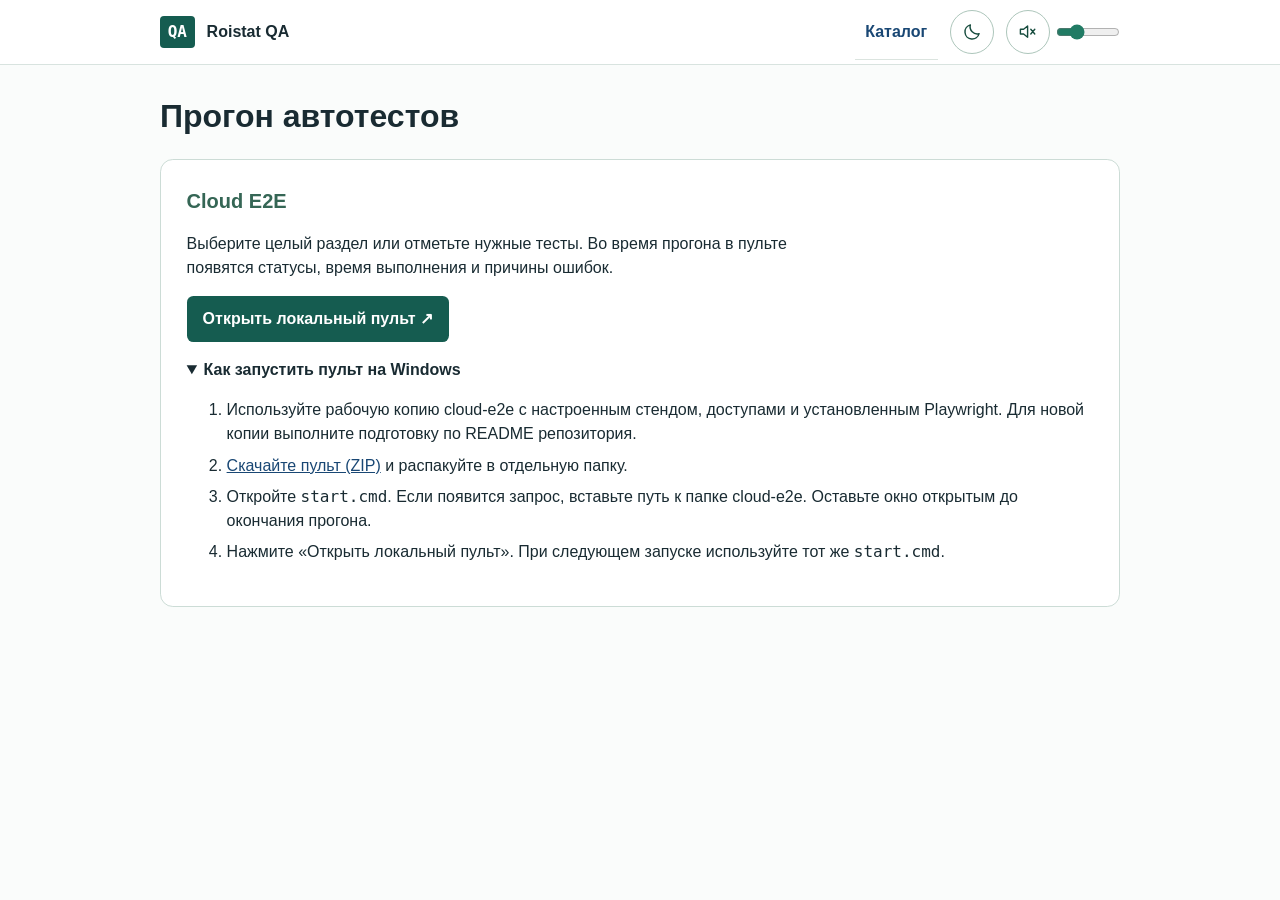
==== autotests.html @ 1bfd77ab "Add local Cloud E2E run selection and live results to QA catalog" ====
<!doctype html>
<html lang="ru">
<meta charset="utf-8">
<meta name="viewport" content="width=device-width,initial-scale=1">
<title>Прогон автотестов · Roistat QA</title>
<link rel="stylesheet" href="style.css?v=shortcuts1">
<link rel="stylesheet" href="autotests.css">
<link rel="stylesheet" href="theme.css">
<script src="theme.js?v=system1"></script>
<link rel="stylesheet" href="music.css?v=resume1">
<script src="music.js?v=resume1" defer></script>
<header><div class="wrap brand"><span class="logo">QA</span> Roistat QA <a href="./">Каталог</a></div></header>
<main class="wrap run-page">
  <h1>Прогон автотестов</h1>
  <article class="card">
    <h2>Cloud E2E</h2>
    <p>Выберите целый раздел или отметьте нужные тесты. Во время прогона в пульте появятся статусы, время выполнения и причины ошибок.</p>
    <a class="primary" href="http://127.0.0.1:41731/" target="_blank" rel="noopener noreferrer">Открыть локальный пульт ↗</a>
    <details open><summary>Как запустить пульт на Windows</summary>
      <ol>
        <li>Используйте рабочую копию cloud-e2e с настроенным стендом, доступами и установленным Playwright. Для новой копии выполните подготовку по README репозитория.</li>
        <li><a href="downloads/qa-test-runner.zip" download>Скачайте пульт (ZIP)</a> и распакуйте в отдельную папку.</li>
        <li>Откройте <code>start.cmd</code>. Если появится запрос, вставьте путь к папке cloud-e2e. Оставьте окно открытым до окончания прогона.</li>
        <li>Нажмите «Открыть локальный пульт». При следующем запуске используйте тот же <code>start.cmd</code>.</li>
      </ol>
    </details>
  </article>
</main>
</html>
---- style.css ----
:root { color-scheme: light; font: 16px/1.5 Inter, "Segoe UI", sans-serif; color: #192b32; background: #fafcfb; }
* { box-sizing: border-box; }
body { margin: 0; }
.wrap { width: min(100% - 2.5rem, 60rem); margin-inline: auto; }
header { background: white; border-bottom: 1px solid #d8e3df; }
.brand { display: flex; align-items: center; gap: .75rem; min-height: 4rem; font-weight: 650; }
.logo { background: #155c50; color: white; padding: .28rem .48rem; border-radius: 4px; font-family: monospace; }
main { padding-block: 2rem 4rem; }
h1 { font-size: 2rem; line-height: 1.2; margin: 0 0 1.5rem; }
label { display: block; font-size: .875rem; font-weight: 600; margin-bottom: .35rem; }
.catalog-head { display: flex; align-items: center; justify-content: space-between; flex-wrap: wrap; gap: .75rem 1rem; margin-bottom: 1.25rem; }
.catalog-head h1 { margin: 0; }
.catalog-head input { width: min(100%, 16rem); }
#shortcuts:not([hidden]) { display: grid; grid-template-columns: repeat(4, minmax(0, 1fr)); gap: .5rem; margin-bottom: 1.5rem; }
#shortcuts a { --ink: #17664b; --tint: #e4f4ea; display: flex; grid-area: auto; flex-flow: row nowrap; align-items: center; justify-content: flex-start; gap: .65rem; padding: .7rem; background: white; color: #192b32; border: 1px solid #cedbd6; border-radius: .5rem; }
#shortcuts [data-icon="cases"] { --ink: #584398; --tint: #f0ebfb; }
#shortcuts [data-icon="pr"] { --ink: #245b88; --tint: #e6f1fa; }
#shortcuts [data-icon="deploy"] { --ink: #90501b; --tint: #fbefdf; }
#shortcuts a:hover, #shortcuts a:focus-visible { border-color: var(--ink); background: var(--tint); }
#shortcuts svg { flex: none; width: 2.4rem; height: 2.4rem; padding: .5rem; border-radius: .45rem; color: var(--ink); background: var(--tint); fill: none; stroke: currentColor; stroke-width: 1.75; stroke-linecap: round; stroke-linejoin: round; }
@media (max-width: 650px) {
  #shortcuts:not([hidden]) { grid-template-columns: repeat(2, minmax(0, 1fr)); }
  #shortcuts a { padding: .5rem; gap: .4rem; }
  #shortcuts svg { width: 1.9rem; height: 1.9rem; padding: .35rem; }
}
.quick-access { display: grid; grid-template-columns: minmax(0, 1fr) minmax(8rem, 20%); gap: 1.25rem; align-items: center; margin-bottom: 1.6rem; }
.quick-access aside { margin-bottom: 0; }
.sticker { display: block; width: 100%; max-height: 11rem; object-fit: contain; }
@media (max-width: 650px) {
  .quick-access { grid-template-columns: 1fr; }
  .sticker { width: 6rem; justify-self: end; }
}
input { width: min(100%, 30rem); padding: .65rem .8rem; font: inherit; border: 1px solid #9eaead; border-radius: 5px; background: white; }
section { display: grid; grid-template-columns: 12rem 1fr; margin-top: 1.75rem; border-top: 2px solid #c6d9d2; }
h2 { grid-column: 1; grid-row: 1; font-size: 1rem; margin: 1rem 0; color: #356655; }
a { grid-column: 2; display: flex; flex-wrap: wrap; align-items: baseline; justify-content: space-between; gap: .25rem 1rem; padding: .95rem .65rem; border-bottom: 1px solid #dbe4df; color: #194774; text-decoration: none; }
a:first-of-type { grid-row: 1; }
a:hover { background: #eaf3ef; }
a:hover strong { text-decoration: underline; }
#catalog section { --accent: #13604c; --tint: #e8f4ed; border-top: 2px solid var(--accent); }
#catalog [data-group="Тестирование"] { --accent: #255b93; --tint: #ebf3fc; }
#catalog [data-group="Автотесты"] { --accent: #8d395b; --tint: #fdeff4; }
#catalog [data-group="Релиз"] { --accent: #92501d; --tint: #fff2df; }
#catalog [data-group="Расширения"] { --accent: #674491; --tint: #f3edfb; }
#catalog [data-group="Фокус-группы"] { --accent: #166575; --tint: #e7f5f7; }
#catalog section h2 { color: var(--accent); background: var(--tint); border-left: 4px solid var(--accent); padding: .35rem .7rem; align-self: start; justify-self: start; }
#catalog section a:hover { background: var(--tint); }
.install-guide { grid-column: 2; padding: .8rem .65rem; }
.extension-row { grid-column: 2; display: flex; flex-wrap: wrap; align-items: center; justify-content: space-between; gap: .6rem; padding: .8rem .65rem; border-bottom: 1px solid #dbe4df; }
.extension-row:first-of-type { grid-row: 1; }
.extension-row small { display: block; color: #485c63; }
#catalog .download { display: inline-block; background: #674491; color: white; font-weight: 600; border: 0; border-radius: 4px; padding: .48rem .85rem; }
#catalog .download:hover { background: #513474; }
.install-guide summary { color: var(--accent); cursor: pointer; font-weight: 600; }
.install-guide li + li { margin-top: .4rem; }
a span { font-size: .9rem; color: #485c63; }
:focus-visible { outline: 3px solid #347ba9; outline-offset: 2px; }
aside { border-block: 1px solid #bcd6c8; background: #eef6f1; padding: 1rem; margin-bottom: 1.6rem; }
.fav-head, form, #favorites, #favorites li { display: flex; align-items: center; gap: .65rem; flex-wrap: wrap; }
.fav-head { justify-content: space-between; }
.fav-head h2 { margin: 0; font-size: 1.15rem; }
button { font: inherit; color: #174c3e; background: white; border: 1px solid #adc6bb; border-radius: 4px; padding: .4rem .7rem; cursor: pointer; }
button:hover { background: #e2eee7; }
form { margin-top: 1rem; align-items: end; }
form label { flex: 1 1 12rem; margin: 0; }
form input { display: block; width: 100%; }
form[hidden] { display: none; }
#favorites { list-style: none; padding: 0; margin-bottom: 0; }
#favorites li { background: white; border: 1px solid #bfd3c8; border-radius: 4px; max-width: 100%; flex-wrap: nowrap; }
#favorites a { display: block; padding: .4rem .6rem; border: 0; overflow-wrap: anywhere; }
#favorites button { border: 0; }
#message:empty, #favorites:empty { display: none; }
#message, #no-favorites { margin-bottom: 0; color: #405b51; }
@media (max-width: 650px) {
  section { display: block; }
  a { flex-direction: column; padding-inline: 0; }
  h1 { font-size: 1.65rem; }
}
---- autotests.css ----
.run-page { max-width: 68rem; }
.brand a { margin-left: auto; }
.run-page .card { padding: clamp(1rem, 3vw, 1.6rem); border: 1px solid var(--line,#ccdcd6); border-radius: .8rem; background: var(--surface,white); margin: 1rem 0; }
.run-page h2 { margin: 0 0 .65rem; font-size: 1.25rem; }
.run-page p { max-width: 75ch; }
.run-page a { display: inline; padding: 0; text-decoration: underline; border: none; }
.run-page .primary { display: inline-block; background: #155c50; color: white; border: 0; border-radius: .4rem; padding: .7rem 1rem; font: inherit; font-weight: 600; text-decoration: none; }
.run-page .primary:disabled { opacity: .55; cursor: default; }
.run-page summary { cursor: pointer; font-weight: 600; }
.run-page details { margin-top: 1rem; }
.run-page li { margin-bottom: .45rem; }
.run-page select { padding: .5rem; max-width: 100%; font: inherit; }
.run-page .checks { max-height: 22rem; overflow: auto; }
.run-page label.check { display: flex; align-items: baseline; gap: .55rem; padding: .5rem; margin: 0; border-bottom: 1px solid var(--line,#dbe4df); font-weight: 400; }
.check input { width: 1rem; flex: none; }
.run-page .controls { display: flex; align-items: center; flex-wrap: wrap; gap: .7rem; margin-top: 1rem; }
.run-page progress { width: 100%; accent-color: #17664b; }
.result-row { display: flex; flex-wrap: wrap; align-items: baseline; gap: .5rem; padding: .65rem 0; border-bottom: 1px solid var(--line,#dbe4df); overflow-wrap: anywhere; }
.result-row time { margin-left: auto; }
.result-row details { flex-basis: 100%; margin: 0; }
.result-row pre, .run-error { white-space: pre-wrap; overflow-wrap: anywhere; }
.badge { border-radius: .25rem; padding: .15rem .45rem; font-size: .85rem; font-weight: 650; color: #304751; background: #e9eff2; }
.badge[data-status="passed"] { background: #d9f1df; color: #16592f; }
.badge[data-status="failed"] { background: #fde2df; color: #822e25; }
.badge[data-status="running"] { background: #dbeefd; color: #124c79; }
.badge[data-status="flaky"] { background: #fdf0d6; color: #71470f; }
---- theme.css ----
.theme-toggle { width: 2.75rem; height: 2.75rem; display: grid; place-items: center; padding: 0; border-radius: 50%; }
.brand .logo ~ .theme-toggle { margin-left: auto; }
.brand .logo ~ a + .theme-toggle { margin-left: 0; }
.theme-toggle svg { width: 1.25rem; height: 1.25rem; fill: none; stroke: currentColor; stroke-width: 1.75; stroke-linecap: round; stroke-linejoin: round; }
.theme-toggle .sun, [data-theme="dark"] .theme-toggle .moon { display: none; }
[data-theme="dark"] .theme-toggle .sun { display: inline; }

:root[data-theme="dark"] {
  color-scheme: dark;
  --text: #e4efeb;
  --muted: #b4c9c2;
  --surface: #1c2a28;
  --control: #152320;
  --line: #4a6159;
  --hover: #30473f;
  --green: #9cdbbd;
  --blue: #a4cfee;
  --amber: #f0c18a;
  --purple: #d2b8f0;
  --green-bg: #203b30;
  --blue-bg: #203544;
  --amber-bg: #392e23;
  --purple-bg: #342b40;
  background: #111b19;
  color: var(--text);
}
[data-theme="dark"] :is(header, .day, .library, .directory, .dropdown), [data-theme="dark"] :is(#team-panel, #RevertForm, #builder, #favorites li) { background-color: var(--surface); }
[data-theme="dark"] :where(header, aside, a, fieldset, .commit, .review-item, .import-bar, .extension-row, .library li, .count label, .groups label, .team-actions) { border-color: var(--line); }
[data-theme="dark"] :is(input, textarea, select, button), [data-theme="dark"] #builder :is(input, select) { background-color: var(--control); color: var(--text); border-color: var(--line); }
[data-theme="dark"] input::placeholder, [data-theme="dark"] textarea::placeholder { color: #a4b6ae; }
[data-theme="dark"] a { color: var(--blue); }
[data-theme="dark"] :is(a, button):hover, [data-theme="dark"] .item[aria-selected=true] { background-color: var(--hover); }
[data-theme="dark"] :focus-visible { outline-color: #8accfc; }
[data-theme="dark"] :is(h2, legend, summary), [data-theme="dark"] .defaults summary, [data-theme="dark"] #st-settings summary { color: var(--green); }
[data-theme="dark"] :is(small, a span, .library p, .people legend, .count legend, #builder small, #send-help, #no-favorites, #message) { color: var(--muted); }

/* Catalogue and shortcuts */
[data-theme="dark"] aside, [data-theme="dark"] .defaults { background: var(--green-bg); }
[data-theme="dark"] #shortcuts a { --ink: var(--green); --tint: var(--green-bg); color: var(--text); background: var(--surface); border-color: var(--line); }
[data-theme="dark"] #shortcuts [data-icon="pr"] { --ink: var(--blue); --tint: var(--blue-bg); }
[data-theme="dark"] #shortcuts [data-icon="cases"] { --ink: var(--purple); --tint: var(--purple-bg); }
[data-theme="dark"] #shortcuts [data-icon="deploy"] { --ink: var(--amber); --tint: var(--amber-bg); }
[data-theme="dark"] #shortcuts a:is(:hover,:focus-visible) { background: var(--tint); border-color: var(--ink); }
[data-theme="dark"] #catalog section { --accent: var(--green); --tint: var(--green-bg); }
[data-theme="dark"] #catalog [data-group="Релиз"] { --accent: var(--amber); --tint: var(--amber-bg); }
[data-theme="dark"] #catalog [data-group="Расширения"] { --accent: var(--purple); --tint: var(--purple-bg); }
[data-theme="dark"] #catalog [data-group="Фокус-группы"] { --accent: var(--blue); --tint: var(--blue-bg); }
[data-theme="dark"] .sticker { background-color: #e5ede8; border-radius: .5rem; }

/* Standup, including QA settings */
[data-theme="dark"] .day { --ink: var(--blue); --wash: var(--blue-bg); }
[data-theme="dark"] .day.current { --ink: var(--green); --wash: var(--green-bg); }
[data-theme="dark"] .day.blockers { --ink: var(--amber); --wash: var(--amber-bg); }
[data-theme="dark"] .day > legend, [data-theme="dark"] .past summary { color: var(--ink); }
[data-theme="dark"] .task .plan-head { color: var(--purple); border-color: var(--purple); background: var(--purple-bg); }
[data-theme="dark"] .e2e .plan-head, [data-theme="dark"] .review-item .people { background: var(--blue-bg); color: var(--blue); }
[data-theme="dark"] .outcome-select:has(option[value=""]:checked) { color: var(--amber); background: var(--amber-bg); }
[data-theme="dark"] input[aria-invalid=true] { border-color: #f297a6; }
[data-theme="dark"] .link-error { color: #ffafbb; }
[data-theme="dark"] #team-rows fieldset button { color: #ffc4cc; background: #482a30; border-color: #92636a; }
[data-theme="dark"] #new-person { color: var(--green); background: var(--green-bg); }

/* Revert and focus groups */
[data-theme="dark"] #RevertForm h2 { color: var(--amber); }
[data-theme="dark"] .recent-side { --accent: var(--amber); --tint: var(--amber-bg); }
[data-theme="dark"] .saved-side { --accent: var(--purple); --tint: var(--purple-bg); }
[data-theme="dark"] .library.side { background: var(--tint); }
[data-theme="dark"] .side summary { color: var(--accent); }
[data-theme="dark"] .fg-icon-list li button { color: var(--accent); }
[data-theme="dark"] .fg-main .result { background: var(--green-bg); }
[data-theme="dark"] .account-groups, [data-theme="dark"] #account-list { background: var(--blue-bg); }
[data-theme="dark"] .account-groups h2 { color: var(--blue); }
[data-theme="dark"] .groups label:has(:checked) { background: var(--blue-bg); color: var(--blue); border-color: var(--blue); }
---- music.css ----
.music-controls { display: flex; align-items: center; gap: .4rem; }
.music-toggle { display: grid; place-items: center; width: 2.75rem; height: 2.75rem; padding: 0; border-radius: 50%; }
.music-toggle svg { width: 1.2rem; height: 1.2rem; fill: none; stroke: currentColor; stroke-width: 1.75; stroke-linecap: round; stroke-linejoin: round; }
.music-toggle[aria-pressed="false"] .waves, .music-toggle[aria-pressed="true"] .mute { display: none; }
.music-controls input[type="range"] { width: 4rem; height: 1.5rem; cursor: pointer; margin: 0; padding: 0; accent-color: #217b64; }
[data-theme="dark"] .music-controls input[type="range"] { accent-color: var(--green); }
.music-notice { position: absolute; z-index: 5; right: 0; top: 100%; max-width: 18rem; width: max-content; padding: .5rem .75rem; border: 1px solid #adbbb5; border-radius: .4rem; background: Canvas; color: CanvasText; font-size: .85rem; font-weight: normal; }
.music-notice { pointer-events: none; }
.music-notice:empty { display: none; }
.brand { position: relative; }
@media (max-width: 520px) {
  .brand { gap: .4rem; }
  .music-controls { flex-direction: column; gap: 0; }
  .music-toggle { width: 2.25rem; height: 2.25rem; }
  .music-controls input[type="range"] { width: 3rem; height: 1.15rem; }
}
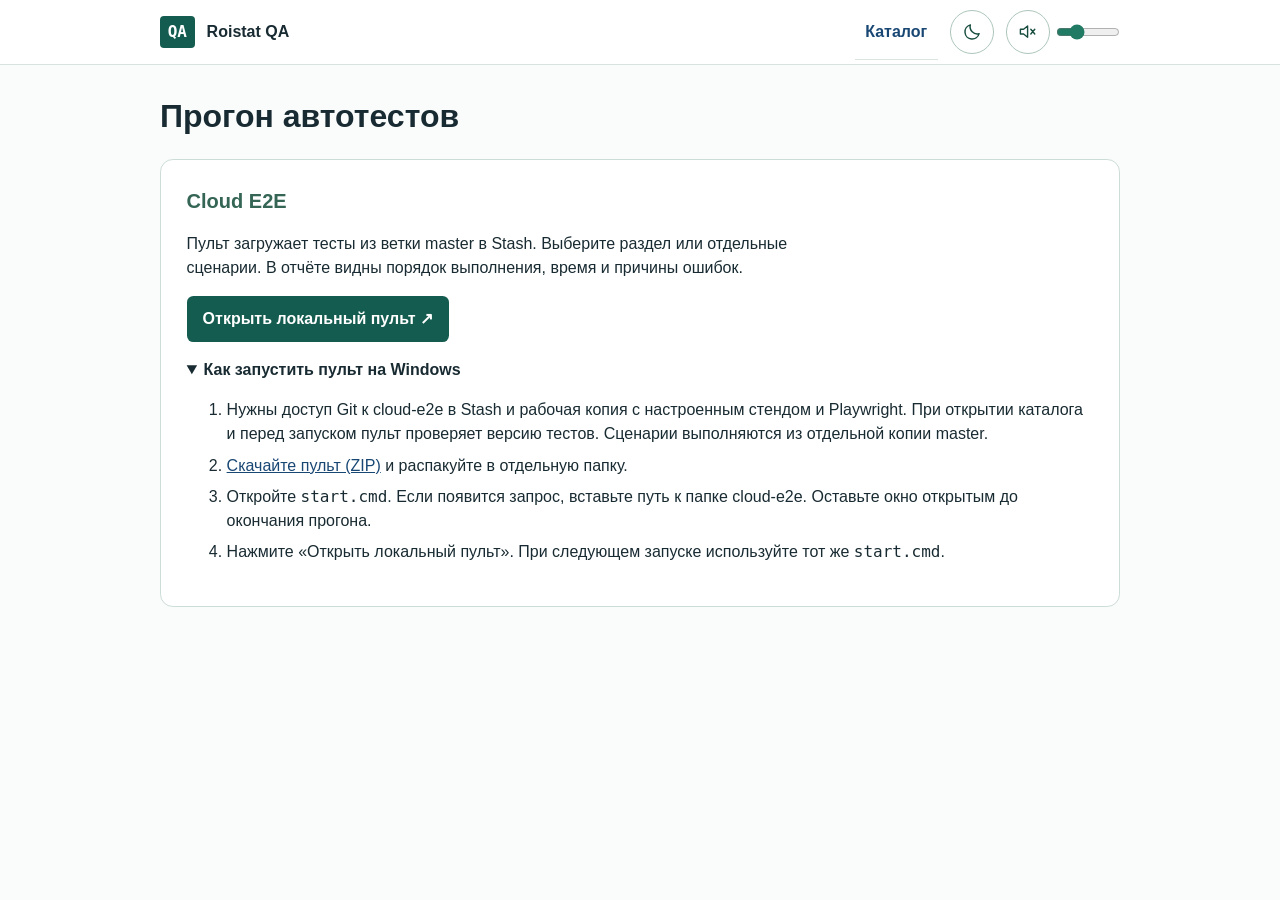
==== commit 45071202: "Run the current Stash master and explain failures in execution order" ====
--- a/autotests.html
+++ b/autotests.html
@@ -14,11 +14,11 @@
   <h1>Прогон автотестов</h1>
   <article class="card">
     <h2>Cloud E2E</h2>
-    <p>Выберите целый раздел или отметьте нужные тесты. Во время прогона в пульте появятся статусы, время выполнения и причины ошибок.</p>
+    <p>Пульт загружает тесты из ветки master в Stash. Выберите раздел или отдельные сценарии. В отчёте видны порядок выполнения, время и причины ошибок.</p>
     <a class="primary" href="http://127.0.0.1:41731/" target="_blank" rel="noopener noreferrer">Открыть локальный пульт ↗</a>
     <details open><summary>Как запустить пульт на Windows</summary>
       <ol>
-        <li>Используйте рабочую копию cloud-e2e с настроенным стендом, доступами и установленным Playwright. Для новой копии выполните подготовку по README репозитория.</li>
+        <li>Нужны доступ Git к cloud-e2e в Stash и рабочая копия с настроенным стендом и Playwright. При открытии каталога и перед запуском пульт проверяет версию тестов. Сценарии выполняются из отдельной копии master.</li>
         <li><a href="downloads/qa-test-runner.zip" download>Скачайте пульт (ZIP)</a> и распакуйте в отдельную папку.</li>
         <li>Откройте <code>start.cmd</code>. Если появится запрос, вставьте путь к папке cloud-e2e. Оставьте окно открытым до окончания прогона.</li>
         <li>Нажмите «Открыть локальный пульт». При следующем запуске используйте тот же <code>start.cmd</code>.</li>
--- a/autotests.css
+++ b/autotests.css
@@ -17,6 +17,7 @@
 .run-page progress { width: 100%; accent-color: #17664b; }
 .result-row { display: flex; flex-wrap: wrap; align-items: baseline; gap: .5rem; padding: .65rem 0; border-bottom: 1px solid var(--line,#dbe4df); overflow-wrap: anywhere; }
 .result-row time { margin-left: auto; }
+.result-row .failure-summary { flex-basis: 100%; margin: .2rem 0; }
 .result-row details { flex-basis: 100%; margin: 0; }
 .result-row pre, .run-error { white-space: pre-wrap; overflow-wrap: anywhere; }
 .badge { border-radius: .25rem; padding: .15rem .45rem; font-size: .85rem; font-weight: 650; color: #304751; background: #e9eff2; }
